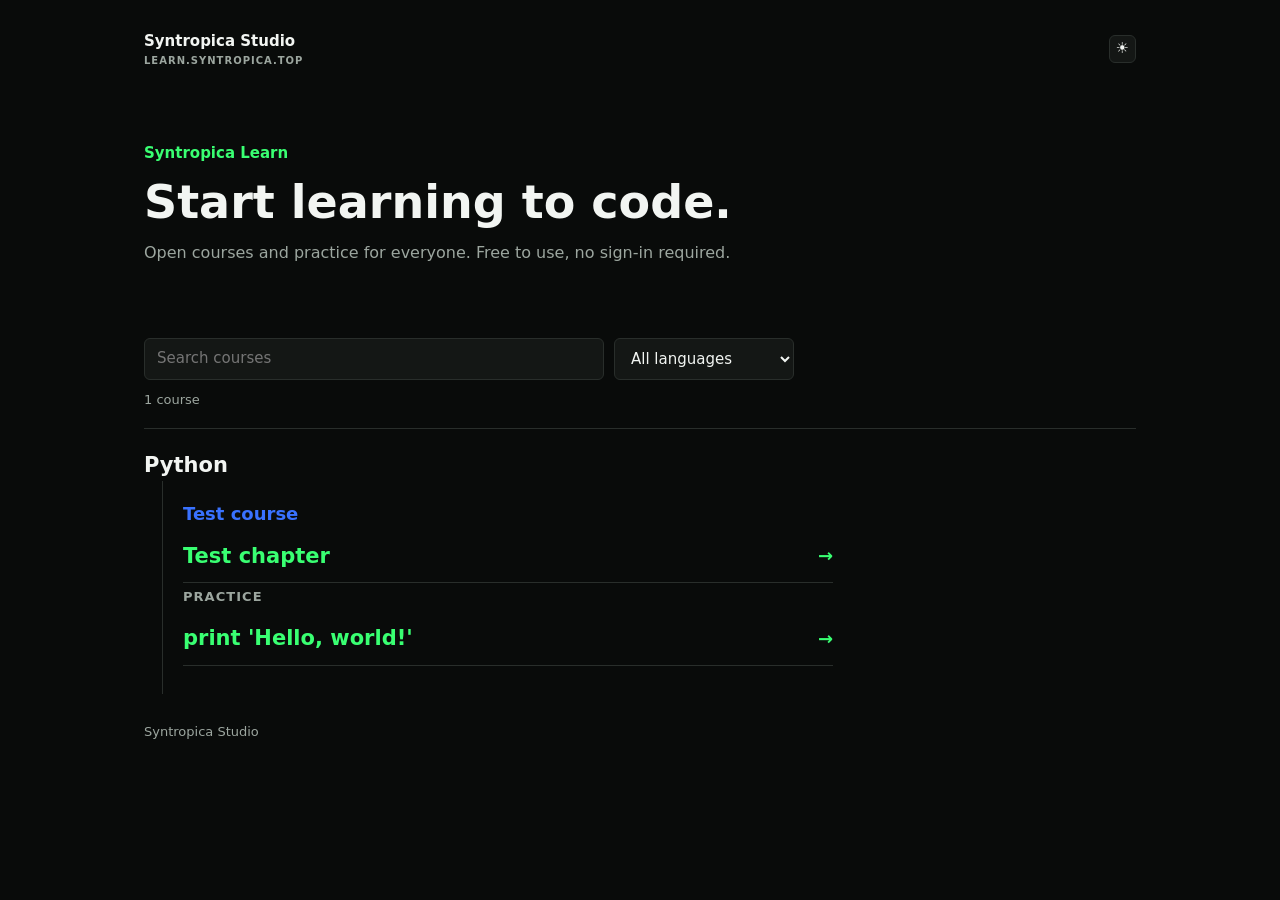
==== index.html @ e0930fb7 "Add initial implementation of Syntropica Studio learning platform - Create CSS files for directory, " ====
<!doctype html>
<html lang="en">
  <head>
    <meta charset="utf-8" />
    <meta name="viewport" content="width=device-width, initial-scale=1" />
    <meta name="theme-color" content="#090b0a" />
    <title>Syntropica Studio · Learn to Code</title>
    <script src="js/theme.js"></script>
    <link rel="stylesheet" href="css/base.css" />
    <link rel="stylesheet" href="css/home.css" />
    <link rel="stylesheet" href="css/toc.css" />
  </head>
  <body>
    <main class="wrap">
      <header class="top">
        <a class="brand" href="index.html"
          >Syntropica Studio<small>LEARN.SYNTROPICA.TOP</small></a
        ><button
          id="theme"
          type="button"
          aria-label="Toggle theme"
          title="Toggle theme"
        >
          ☾
        </button>
      </header>
      <section class="hero">
        <div class="eyebrow">Syntropica Learn</div>
        <h1>Start learning to code.</h1>
        <p>Open courses and practice for everyone. Free to use, no sign-in required.</p>
      </section>
      <section class="catalog" aria-label="Course catalog">
        <div class="catalog-tools">
          <label class="sr-only" for="course-search">Search courses</label>
          <input id="course-search" type="search" placeholder="Search courses" autocomplete="off" />
          <label class="sr-only" for="language-filter">Filter by language</label>
          <select id="language-filter">
            <option value="">All languages</option>
          </select>
        </div>
        <p id="catalog-count" class="catalog-count"></p>
      </section>
      <section id="toc" class="toc" aria-label="Course catalog">
        <p class="status">Loading catalog...</p>
      </section>
      <footer class="footer" onclick="window.location.href='https://syntropica.top'">Syntropica Studio</footer>
    </main>
    <script src="js/toc.js" defer></script>
  </body>
</html>
---- css/base.css ----
:root {
  color-scheme: light;
  --bg: #f5f6f5;
  --panel: #fff;
  --text: #161a17;
  --muted: #68716b;
  --line: #dfe4df;
  --accent: #178044;
  --accent-rev: #174480;
  --accent-soft: #e9f6ed;
  --editor: #fbfcfb;
}
:root[data-theme="dark"] {
  color-scheme: dark;
  --bg: #090b0a;
  --panel: #141715;
  --text: #f2f5f2;
  --muted: #9ca69f;
  --line: #292e2b;
  --accent: #39ff72;
  --accent-rev: #3972ff;
  --accent-soft: #102519;
  --editor: #101311;
}
* {
  box-sizing: border-box;
}
body {
  margin: 0;
  background: var(--bg);
  color: var(--text);
  font:
    15px/1.55 system-ui,
    -apple-system,
    "Segoe UI",
    sans-serif;
}
a {
  color: inherit;
  text-decoration: none;
}
button,
input,
select,
textarea {
  font: inherit;
  color: inherit;
}
button,
input,
select {
  background: var(--panel);
  border: 1px solid var(--line);
  border-radius: 6px;
}
button {
  cursor: pointer;
}
.brand {
  font-weight: 700;
}
.brand small {
  display: block;
  color: var(--muted);
  font-size: 10px;
  letter-spacing: 1px;
}
.top {
  display: flex;
  align-items: center;
  justify-content: space-between;
}
.theme {
  width: 38px;
  height: 38px;
  font-size: 17px;
}
.crumb {
  font-size: 13px;
  color: var(--muted);
}
.crumb a:hover {
  color: var(--accent);
}
.empty,
.status {
  color: var(--muted);
}
.sr-only {
  position: absolute;
  width: 1px;
  height: 1px;
  padding: 0;
  margin: -1px;
  overflow: hidden;
  clip: rect(0, 0, 0, 0);
  white-space: nowrap;
  border: 0;
}
---- css/home.css ----
.wrap {
  max-width: 1040px;
  margin: auto;
  padding: 26px 24px 48px;
}
.top {
  height: 46px;
}
.hero {
  padding: 70px 0 42px;
}
.eyebrow {
  font-size: 15px;
  font-weight: 650;
  color: var(--accent);
}
h1 {
  font-size: clamp(32px, 5vw, 46px);
  line-height: 1.12;
  letter-spacing: 0;
  margin: 12px 0;
}
.hero p {
  margin: 0;
  color: var(--muted);
  font-size: 16px;
}
.note {
  display: inline-flex;
  gap: 9px;
  align-items: center;
  margin-top: 20px;
  padding: 7px 10px;
  background: var(--accent-soft);
  border-radius: 4px;
  color: var(--accent);
  font-size: 13px;
  font-weight: 600;
}
.note span {
  color: var(--muted);
  font-weight: 400;
}
.choices {
  display: grid;
  grid-template-columns: repeat(2, minmax(0, 1fr));
  border-top: 1px solid var(--line);
  border-bottom: 1px solid var(--line);
}
.choice {
  min-height: 190px;
  padding: 24px 24px 24px 0;
  display: flex;
  flex-direction: column;
  justify-content: space-between;
}
.choice + .choice {
  border-left: 1px solid var(--line);
  padding-left: 24px;
}
.choice:hover .go {
  color: var(--accent);
}
.choice h2 {
  font-size: 21px;
  margin: 0 0 7px;
}
.choice p {
  margin: 0;
  color: var(--muted);
}
.go {
  font-size: 14px;
  font-weight: 650;
}
.go b {
  font-size: 20px;
  margin-left: 8px;
  font-weight: 400;
}
.footer {
  padding-top: 20px;
  color: var(--muted);
  font-size: 13px;
}
@media (max-width: 600px) {
  .wrap {
    padding: 18px 16px 36px;
  }
  .hero {
    padding: 54px 0 32px;
  }
  .choices {
    grid-template-columns: 1fr;
  }
  .choice {
    min-height: 145px;
    padding: 20px 0;
  }
  .choice + .choice {
    border-left: 0;
    border-top: 1px solid var(--line);
    padding: 20px 0;
  }
}
---- css/toc.css ----
.catalog {
  margin-top: 30px;
}
.catalog-tools {
  display: flex;
  gap: 10px;
  max-width: 650px;
}
.catalog-tools input,
.catalog-tools select {
  min-height: 42px;
  padding: 8px 12px;
}
.catalog-tools input {
  flex: 1;
  min-width: 0;
}
.catalog-tools select {
  width: 180px;
}
.catalog-count {
  min-height: 1.55em;
  margin: 10px 0 0;
  color: var(--muted);
  font-size: 13px;
}
.toc {
  margin-top: 18px;
  border-top: 1px solid var(--line);
}
.toc-language {
  padding: 20px 0 8px;
  font-size: 21px;
  font-weight: 700;
}
.toc-level {
  margin-left: 18px;
  border-left: 1px solid var(--line);
  padding-left: 20px;
}
.toc-course {
  padding: 16px 0 10px;
  color: var(--accent);
  font-weight: 700;
}
.toc-course-name{
  color: var(--accent-rev);
  font-size: 18px;
}
.toc-group {
  padding: 4px 0 18px;
}
.toc-group-title {
  font-size: 13px;
  color: var(--muted);
  text-transform: uppercase;
  letter-spacing: 0.08em;
  margin-bottom: 5px;
}
.toc-link {
  display: flex;
  align-items: center;
  justify-content: space-between;
  gap: 16px;
  padding: 10px 0;
  border-bottom: 1px solid var(--line);
  max-width: 650px;
}
.toc-link:hover {
  color: var(--accent);
}
.toc-link small {
  color: var(--muted);
  font-size: 12px;
}
.toc-arrow {
  font-size: 18px;
  color: var(--accent);
}
@media (max-width: 560px) {
  .catalog-tools {
    flex-direction: column;
  }
  .catalog-tools select {
    width: 100%;
  }
}
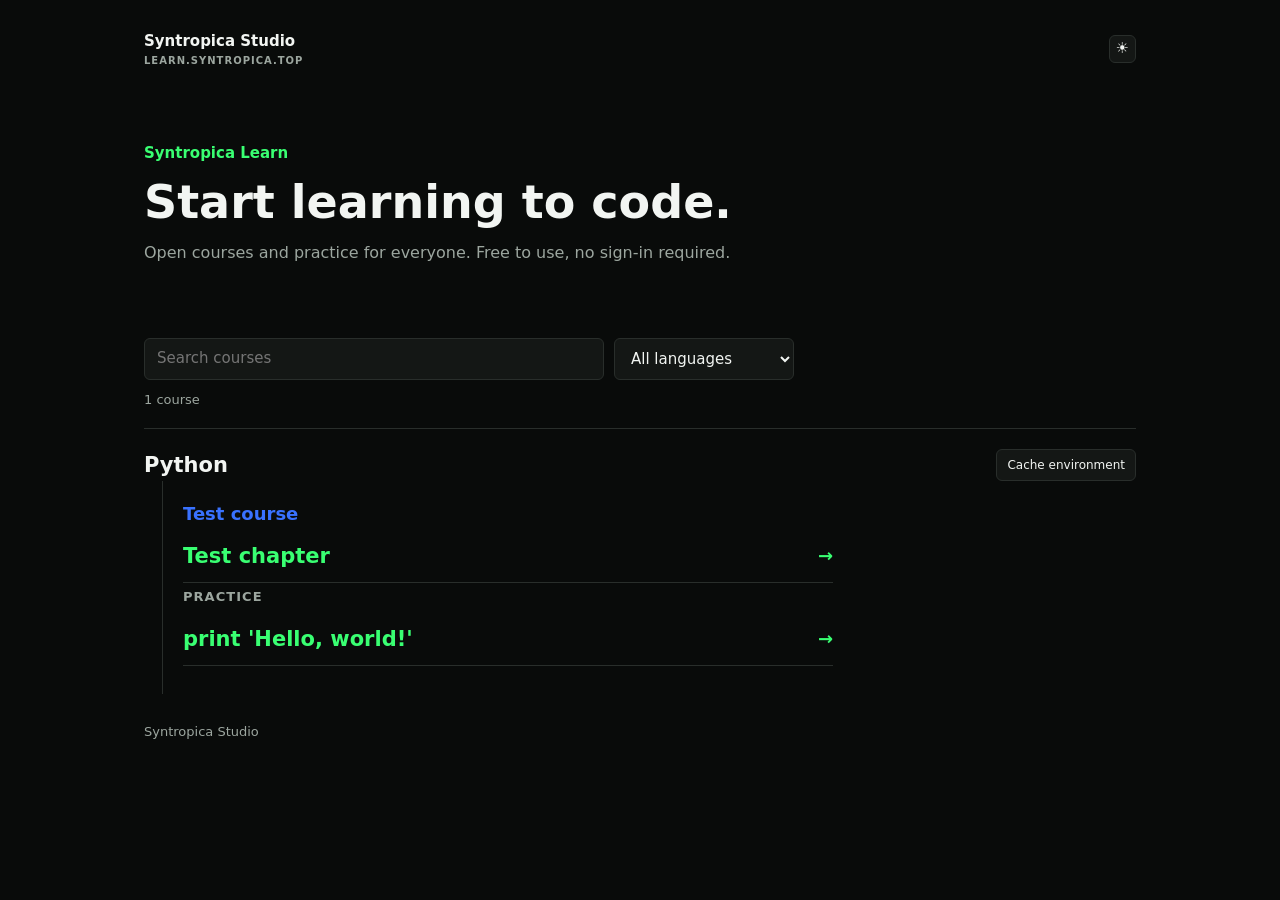
==== commit a2ce075b: "Implement caching mechanism for language environments and enhance markdown rendering" ====
--- a/index.html
+++ b/index.html
@@ -6,6 +6,7 @@
     <meta name="theme-color" content="#090b0a" />
     <title>Syntropica Studio · Learn to Code</title>
     <script src="js/theme.js"></script>
+    <script src="js/cache.js"></script>
     <link rel="stylesheet" href="css/base.css" />
     <link rel="stylesheet" href="css/home.css" />
     <link rel="stylesheet" href="css/toc.css" />
--- a/css/base.css
+++ b/css/base.css
@@ -97,3 +97,6 @@
   white-space: nowrap;
   border: 0;
 }
+* {
+  transition: all 0.3s ease-in-out;
+}
--- a/css/toc.css
+++ b/css/toc.css
@@ -18,6 +18,15 @@
 .catalog-tools select {
   width: 180px;
 }
+.catalog-tools button {
+  min-height: 42px;
+  padding: 8px 14px;
+  white-space: nowrap;
+}
+.catalog-tools button:disabled {
+  cursor: wait;
+  opacity: 0.65;
+}
 .catalog-count {
   min-height: 1.55em;
   margin: 10px 0 0;
@@ -32,6 +41,22 @@
   padding: 20px 0 8px;
   font-size: 21px;
   font-weight: 700;
+}
+.toc-language-header {
+  display: flex;
+  align-items: center;
+  justify-content: space-between;
+  gap: 16px;
+}
+.cache-environment {
+  padding: 6px 10px;
+  font-size: 12px;
+  font-weight: 500;
+  white-space: nowrap;
+}
+.cache-environment:disabled {
+  cursor: wait;
+  opacity: 0.65;
 }
 .toc-level {
   margin-left: 18px;
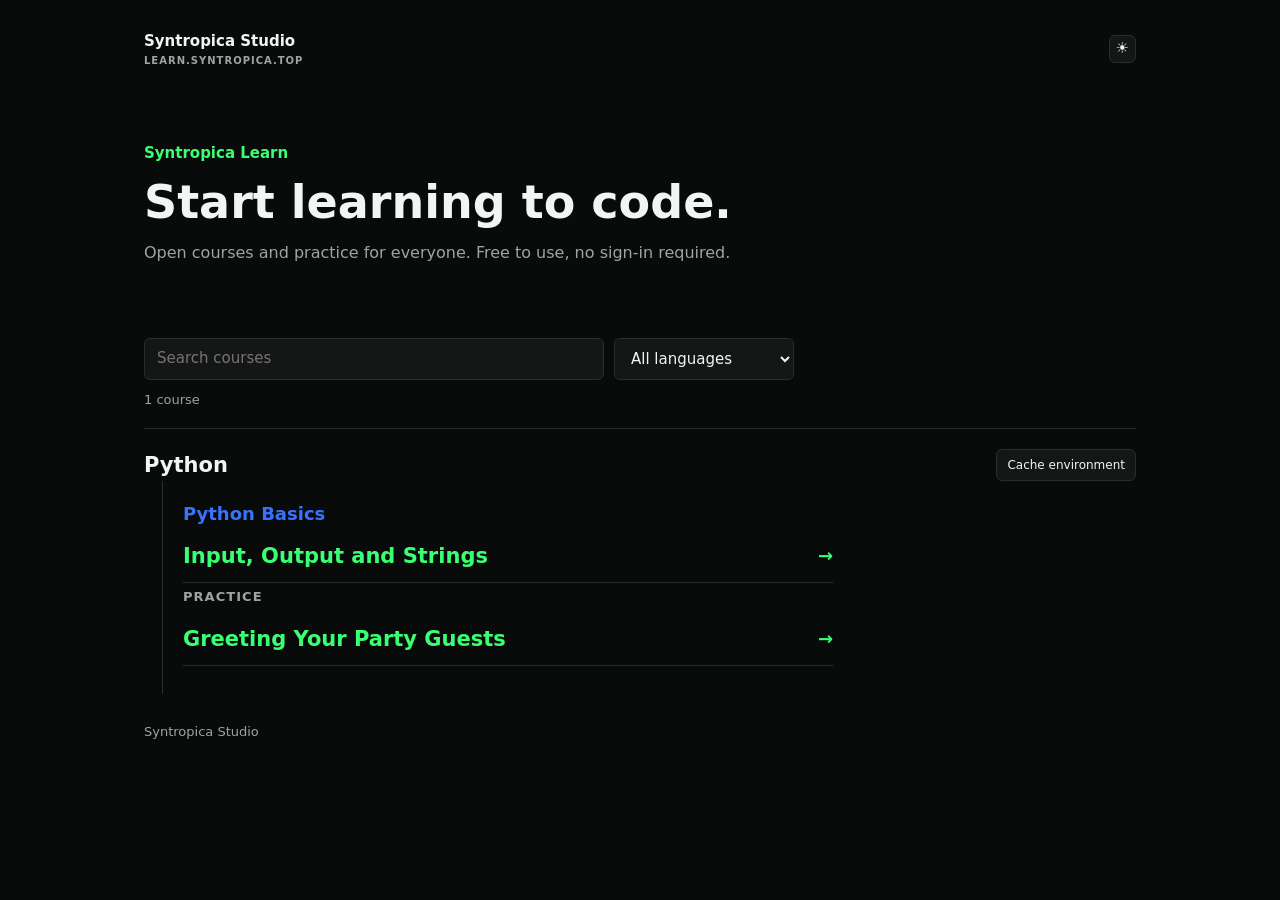
==== commit 6393ab83: "Update index.html" ====
--- a/index.html
+++ b/index.html
@@ -10,6 +10,8 @@
     <link rel="stylesheet" href="css/base.css" />
     <link rel="stylesheet" href="css/home.css" />
     <link rel="stylesheet" href="css/toc.css" />
+    <script async src="https://pagead2.googlesyndication.com/pagead/js/adsbygoogle.js?client=ca-pub-3741730147797737"
+     crossorigin="anonymous"></script>
   </head>
   <body>
     <main class="wrap">
